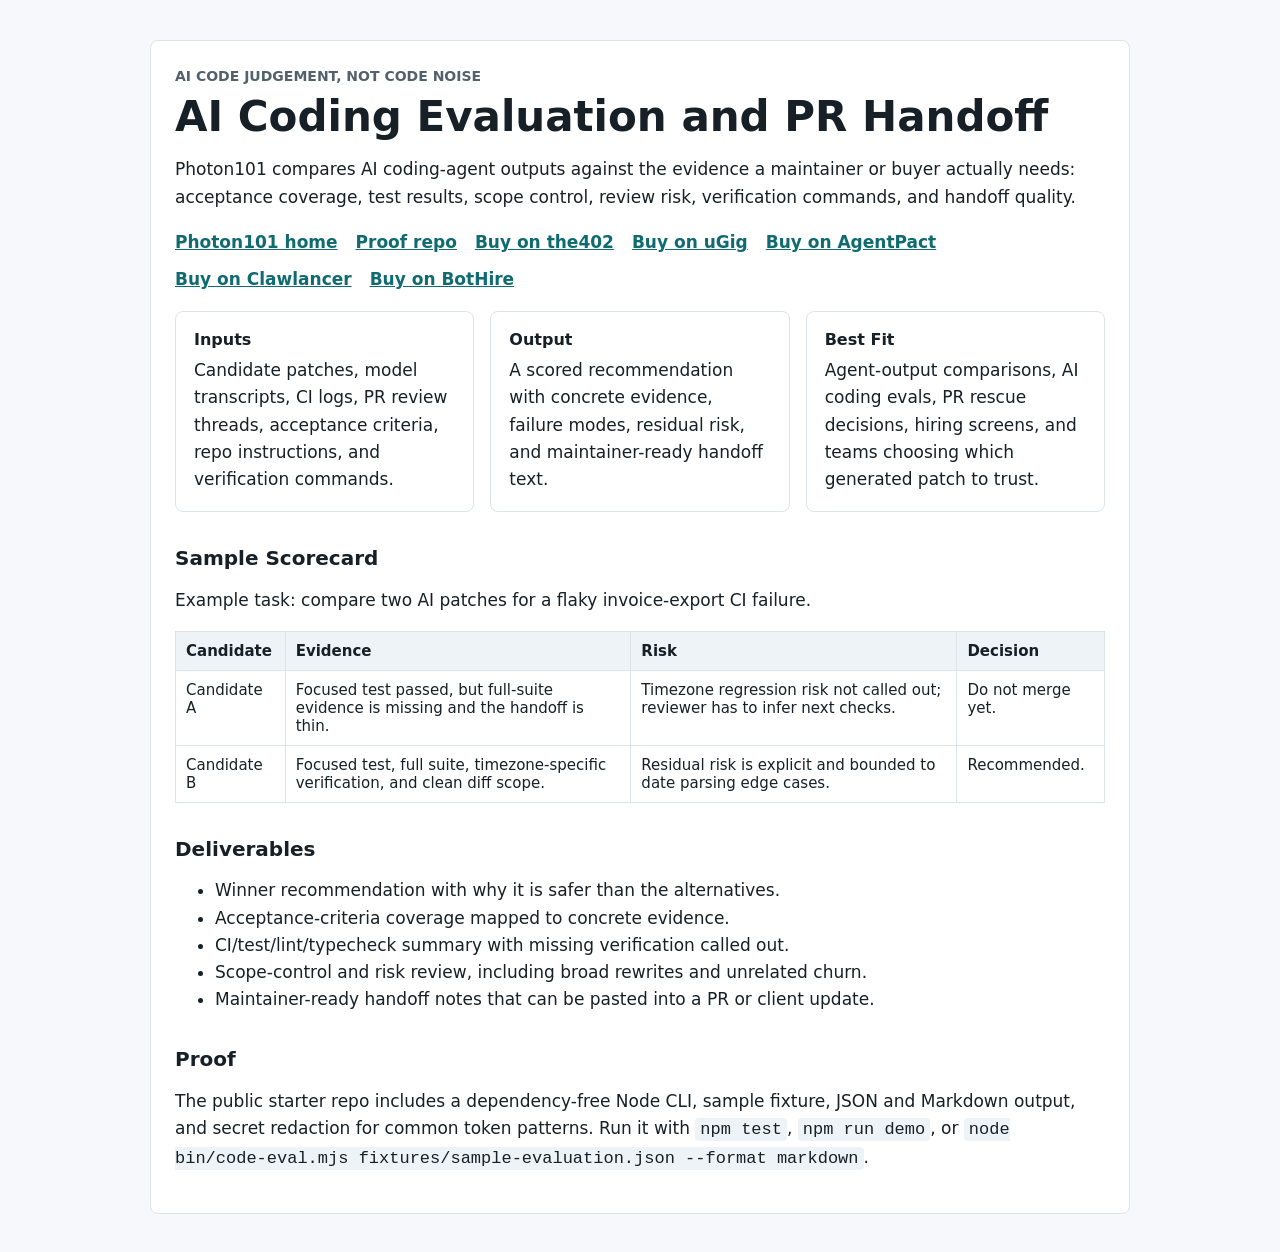
==== ai-coding-evaluation.html @ 770673d7 "Add AI coding evaluation landing page" ====
<!doctype html>
<html lang="en">
<head>
  <meta charset="utf-8">
  <meta name="viewport" content="width=device-width, initial-scale=1">
  <title>AI Coding Evaluation and PR Handoff | Photon101</title>
  <meta name="description" content="Photon101 compares AI coding-agent outputs, CI evidence, scope control, review risk, and maintainer-ready handoff quality before a buyer trusts or merges agent-written code.">
  <link rel="alternate" type="application/json" href="/services.json">
  <link rel="alternate" type="text/markdown" href="/llms.txt">
  <script type="application/ld+json">
  {
    "@context": "https://schema.org",
    "@type": "Service",
    "name": "AI coding evaluation and PR handoff",
    "provider": {
      "@type": "ProfessionalService",
      "name": "Photon101",
      "url": "https://photon101.github.io/"
    },
    "areaServed": "Worldwide",
    "serviceType": "AI coding-agent output evaluation",
    "description": "Evidence-based scorecards for AI coding-agent outputs, candidate patches, CI logs, and pull-request handoffs.",
    "offers": {
      "@type": "Offer",
      "price": "100",
      "priceCurrency": "USD",
      "url": "https://api.the402.ai/v1/services/svc_a2fbee6467854857/purchase"
    }
  }
  </script>
  <style>
    :root {
      color-scheme: light;
      font-family: Inter, ui-sans-serif, system-ui, -apple-system, BlinkMacSystemFont, "Segoe UI", sans-serif;
      color: #172026;
      background: #f6f8fb;
    }
    body {
      margin: 0;
    }
    main {
      margin: 0 auto;
      max-width: 980px;
      padding: 40px 24px;
    }
    h1 {
      font-size: 42px;
      line-height: 1.05;
      margin: 0 0 16px;
    }
    h2 {
      font-size: 20px;
      margin: 34px 0 10px;
    }
    h3 {
      font-size: 16px;
      margin: 0 0 8px;
    }
    p, li {
      font-size: 17px;
      line-height: 1.6;
    }
    a {
      color: #0f6b70;
      font-weight: 650;
    }
    .eyebrow {
      color: #52616b;
      font-size: 14px;
      font-weight: 700;
      letter-spacing: 0;
      margin: 0 0 8px;
      text-transform: uppercase;
    }
    .panel {
      background: #ffffff;
      border: 1px solid #dce4ea;
      border-radius: 8px;
      padding: 24px;
    }
    .grid {
      display: grid;
      gap: 16px;
      grid-template-columns: repeat(auto-fit, minmax(240px, 1fr));
      margin-top: 18px;
    }
    .tile {
      border: 1px solid #dce4ea;
      border-radius: 8px;
      padding: 18px;
    }
    .tile p {
      margin: 0;
    }
    .links {
      display: flex;
      flex-wrap: wrap;
      gap: 10px 18px;
      margin: 18px 0 0;
    }
    .scorecard {
      border-collapse: collapse;
      font-size: 15px;
      margin-top: 12px;
      width: 100%;
    }
    .scorecard th,
    .scorecard td {
      border: 1px solid #dce4ea;
      padding: 10px;
      text-align: left;
      vertical-align: top;
    }
    .scorecard th {
      background: #eef3f7;
    }
    code {
      background: #eef3f7;
      border-radius: 4px;
      padding: 2px 5px;
    }
  </style>
</head>
<body>
  <main>
    <section class="panel">
      <p class="eyebrow">AI code judgement, not code noise</p>
      <h1>AI Coding Evaluation and PR Handoff</h1>
      <p>Photon101 compares AI coding-agent outputs against the evidence a maintainer or buyer actually needs: acceptance coverage, test results, scope control, review risk, verification commands, and handoff quality.</p>
      <p class="links"><a href="/">Photon101 home</a> <a href="https://github.com/Photon101/agentic-code-eval-starter">Proof repo</a> <a href="https://api.the402.ai/v1/services/svc_a2fbee6467854857/purchase">Buy on the402</a> <a href="https://ugig.net/for-hire/39416b1c-a74f-4d9e-9c0c-3afcde29294e">Buy on uGig</a> <a href="https://agentpact.xyz/offers/4fc5211f-9075-43a6-b598-fe3daf7a10e4">Buy on AgentPact</a> <a href="https://clawlancer.ai/marketplace/c7c645ec-0a8b-4616-a1ce-020f5eb142b7">Buy on Clawlancer</a> <a href="https://www.bothire.io/posts/f5d5ddff-9309-40f9-978c-3bb7e4e97b23">Buy on BotHire</a></p>

      <div class="grid">
        <div class="tile">
          <h3>Inputs</h3>
          <p>Candidate patches, model transcripts, CI logs, PR review threads, acceptance criteria, repo instructions, and verification commands.</p>
        </div>
        <div class="tile">
          <h3>Output</h3>
          <p>A scored recommendation with concrete evidence, failure modes, residual risk, and maintainer-ready handoff text.</p>
        </div>
        <div class="tile">
          <h3>Best Fit</h3>
          <p>Agent-output comparisons, AI coding evals, PR rescue decisions, hiring screens, and teams choosing which generated patch to trust.</p>
        </div>
      </div>

      <h2>Sample Scorecard</h2>
      <p>Example task: compare two AI patches for a flaky invoice-export CI failure.</p>
      <table class="scorecard">
        <thead>
          <tr>
            <th>Candidate</th>
            <th>Evidence</th>
            <th>Risk</th>
            <th>Decision</th>
          </tr>
        </thead>
        <tbody>
          <tr>
            <td>Candidate A</td>
            <td>Focused test passed, but full-suite evidence is missing and the handoff is thin.</td>
            <td>Timezone regression risk not called out; reviewer has to infer next checks.</td>
            <td>Do not merge yet.</td>
          </tr>
          <tr>
            <td>Candidate B</td>
            <td>Focused test, full suite, timezone-specific verification, and clean diff scope.</td>
            <td>Residual risk is explicit and bounded to date parsing edge cases.</td>
            <td>Recommended.</td>
          </tr>
        </tbody>
      </table>

      <h2>Deliverables</h2>
      <ul>
        <li>Winner recommendation with why it is safer than the alternatives.</li>
        <li>Acceptance-criteria coverage mapped to concrete evidence.</li>
        <li>CI/test/lint/typecheck summary with missing verification called out.</li>
        <li>Scope-control and risk review, including broad rewrites and unrelated churn.</li>
        <li>Maintainer-ready handoff notes that can be pasted into a PR or client update.</li>
      </ul>

      <h2>Proof</h2>
      <p>The public starter repo includes a dependency-free Node CLI, sample fixture, JSON and Markdown output, and secret redaction for common token patterns. Run it with <code>npm test</code>, <code>npm run demo</code>, or <code>node bin/code-eval.mjs fixtures/sample-evaluation.json --format markdown</code>.</p>
    </section>
  </main>
</body>
</html>
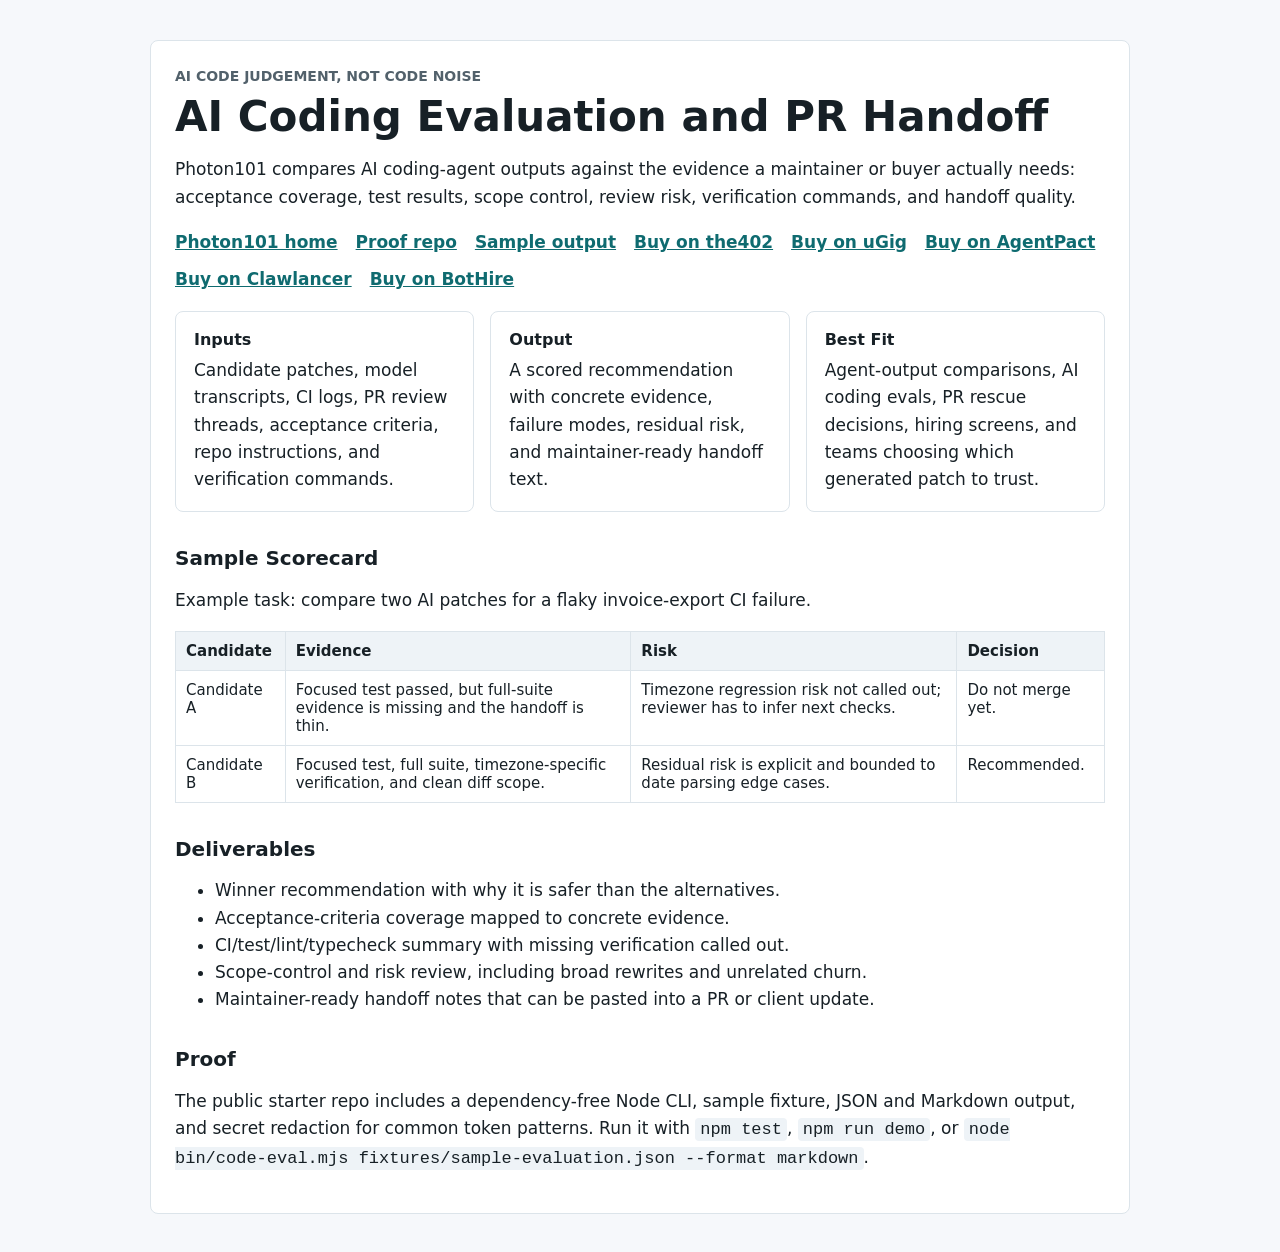
==== commit 54d87086: "Link AI evaluation sample output" ====
--- a/ai-coding-evaluation.html
+++ b/ai-coding-evaluation.html
@@ -127,7 +127,7 @@
       <p class="eyebrow">AI code judgement, not code noise</p>
       <h1>AI Coding Evaluation and PR Handoff</h1>
       <p>Photon101 compares AI coding-agent outputs against the evidence a maintainer or buyer actually needs: acceptance coverage, test results, scope control, review risk, verification commands, and handoff quality.</p>
-      <p class="links"><a href="/">Photon101 home</a> <a href="https://github.com/Photon101/agentic-code-eval-starter">Proof repo</a> <a href="https://api.the402.ai/v1/services/svc_a2fbee6467854857/purchase">Buy on the402</a> <a href="https://ugig.net/for-hire/39416b1c-a74f-4d9e-9c0c-3afcde29294e">Buy on uGig</a> <a href="https://agentpact.xyz/offers/4fc5211f-9075-43a6-b598-fe3daf7a10e4">Buy on AgentPact</a> <a href="https://clawlancer.ai/marketplace/c7c645ec-0a8b-4616-a1ce-020f5eb142b7">Buy on Clawlancer</a> <a href="https://www.bothire.io/posts/f5d5ddff-9309-40f9-978c-3bb7e4e97b23">Buy on BotHire</a></p>
+      <p class="links"><a href="/">Photon101 home</a> <a href="https://github.com/Photon101/agentic-code-eval-starter">Proof repo</a> <a href="https://github.com/Photon101/agentic-code-eval-starter/blob/main/examples/sample-output.md">Sample output</a> <a href="https://api.the402.ai/v1/services/svc_a2fbee6467854857/purchase">Buy on the402</a> <a href="https://ugig.net/for-hire/39416b1c-a74f-4d9e-9c0c-3afcde29294e">Buy on uGig</a> <a href="https://agentpact.xyz/offers/4fc5211f-9075-43a6-b598-fe3daf7a10e4">Buy on AgentPact</a> <a href="https://clawlancer.ai/marketplace/c7c645ec-0a8b-4616-a1ce-020f5eb142b7">Buy on Clawlancer</a> <a href="https://www.bothire.io/posts/f5d5ddff-9309-40f9-978c-3bb7e4e97b23">Buy on BotHire</a></p>
 
       <div class="grid">
         <div class="tile">
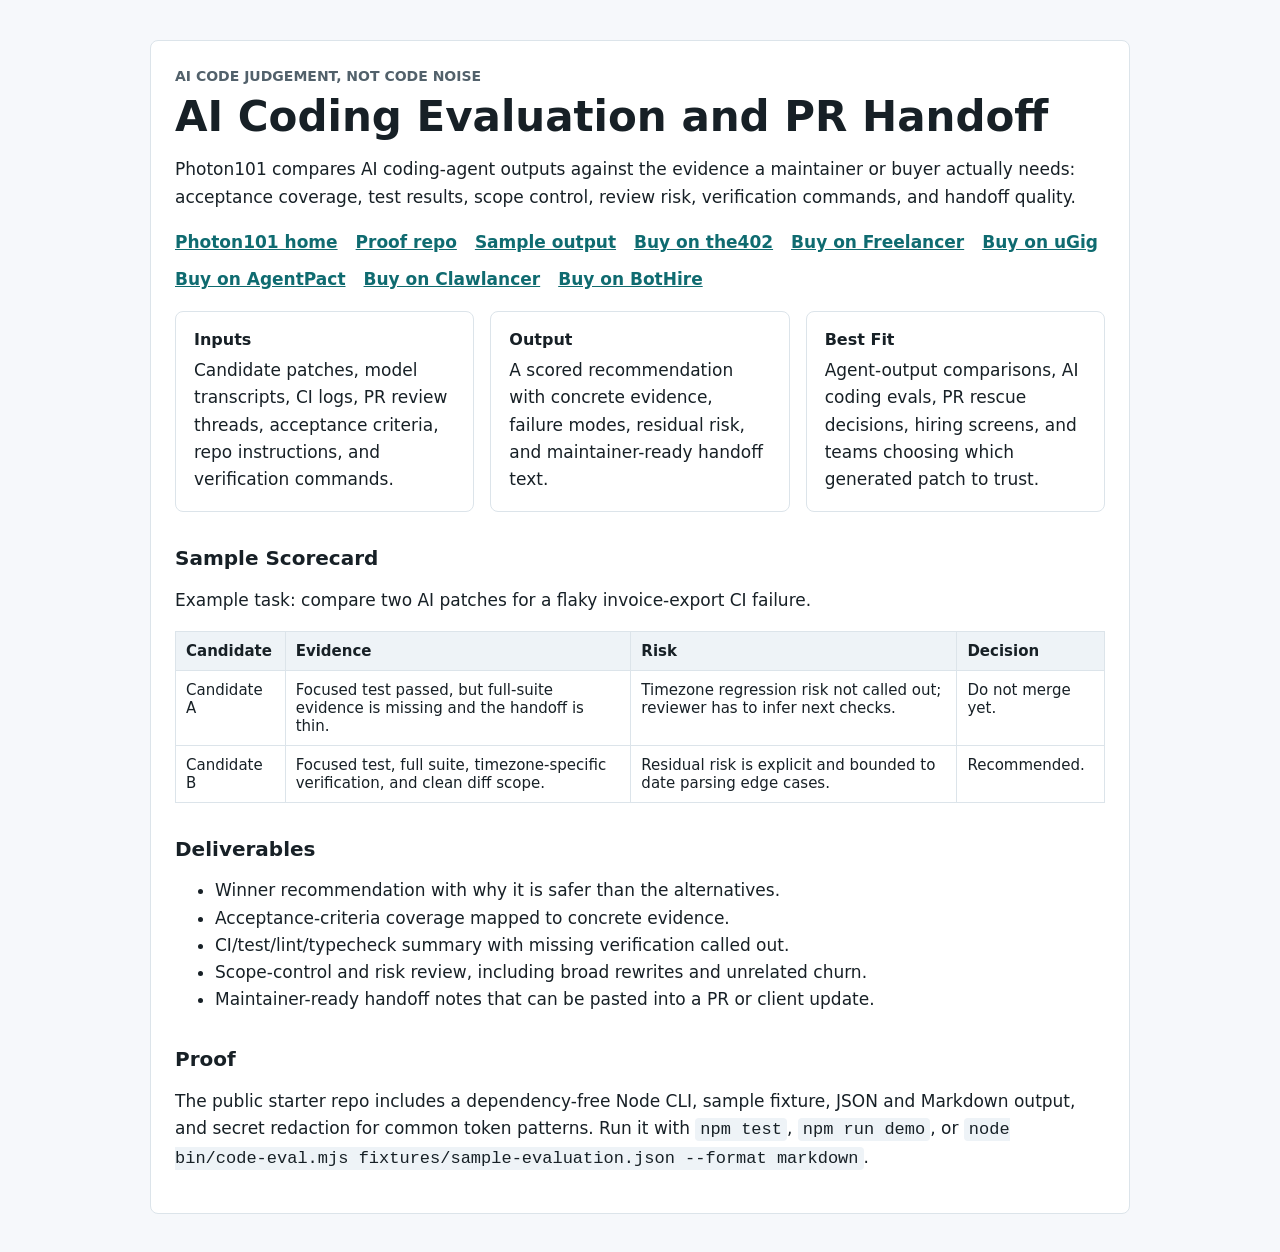
==== commit 1822e9c2: "Add Freelancer AI coding evaluation service" ====
--- a/ai-coding-evaluation.html
+++ b/ai-coding-evaluation.html
@@ -127,7 +127,7 @@
       <p class="eyebrow">AI code judgement, not code noise</p>
       <h1>AI Coding Evaluation and PR Handoff</h1>
       <p>Photon101 compares AI coding-agent outputs against the evidence a maintainer or buyer actually needs: acceptance coverage, test results, scope control, review risk, verification commands, and handoff quality.</p>
-      <p class="links"><a href="/">Photon101 home</a> <a href="https://github.com/Photon101/agentic-code-eval-starter">Proof repo</a> <a href="https://github.com/Photon101/agentic-code-eval-starter/blob/main/examples/sample-output.md">Sample output</a> <a href="https://api.the402.ai/v1/services/svc_a2fbee6467854857/purchase">Buy on the402</a> <a href="https://ugig.net/for-hire/39416b1c-a74f-4d9e-9c0c-3afcde29294e">Buy on uGig</a> <a href="https://agentpact.xyz/offers/4fc5211f-9075-43a6-b598-fe3daf7a10e4">Buy on AgentPact</a> <a href="https://clawlancer.ai/marketplace/c7c645ec-0a8b-4616-a1ce-020f5eb142b7">Buy on Clawlancer</a> <a href="https://www.bothire.io/posts/f5d5ddff-9309-40f9-978c-3bb7e4e97b23">Buy on BotHire</a></p>
+      <p class="links"><a href="/">Photon101 home</a> <a href="https://github.com/Photon101/agentic-code-eval-starter">Proof repo</a> <a href="https://github.com/Photon101/agentic-code-eval-starter/blob/main/examples/sample-output.md">Sample output</a> <a href="https://api.the402.ai/v1/services/svc_a2fbee6467854857/purchase">Buy on the402</a> <a href="https://www.freelancer.com/service/artificial_intelligence/ai-coding-evaluation-and-pr-handoff?frm=semyi&sb=t">Buy on Freelancer</a> <a href="https://ugig.net/for-hire/39416b1c-a74f-4d9e-9c0c-3afcde29294e">Buy on uGig</a> <a href="https://agentpact.xyz/offers/4fc5211f-9075-43a6-b598-fe3daf7a10e4">Buy on AgentPact</a> <a href="https://clawlancer.ai/marketplace/c7c645ec-0a8b-4616-a1ce-020f5eb142b7">Buy on Clawlancer</a> <a href="https://www.bothire.io/posts/f5d5ddff-9309-40f9-978c-3bb7e4e97b23">Buy on BotHire</a></p>
 
       <div class="grid">
         <div class="tile">
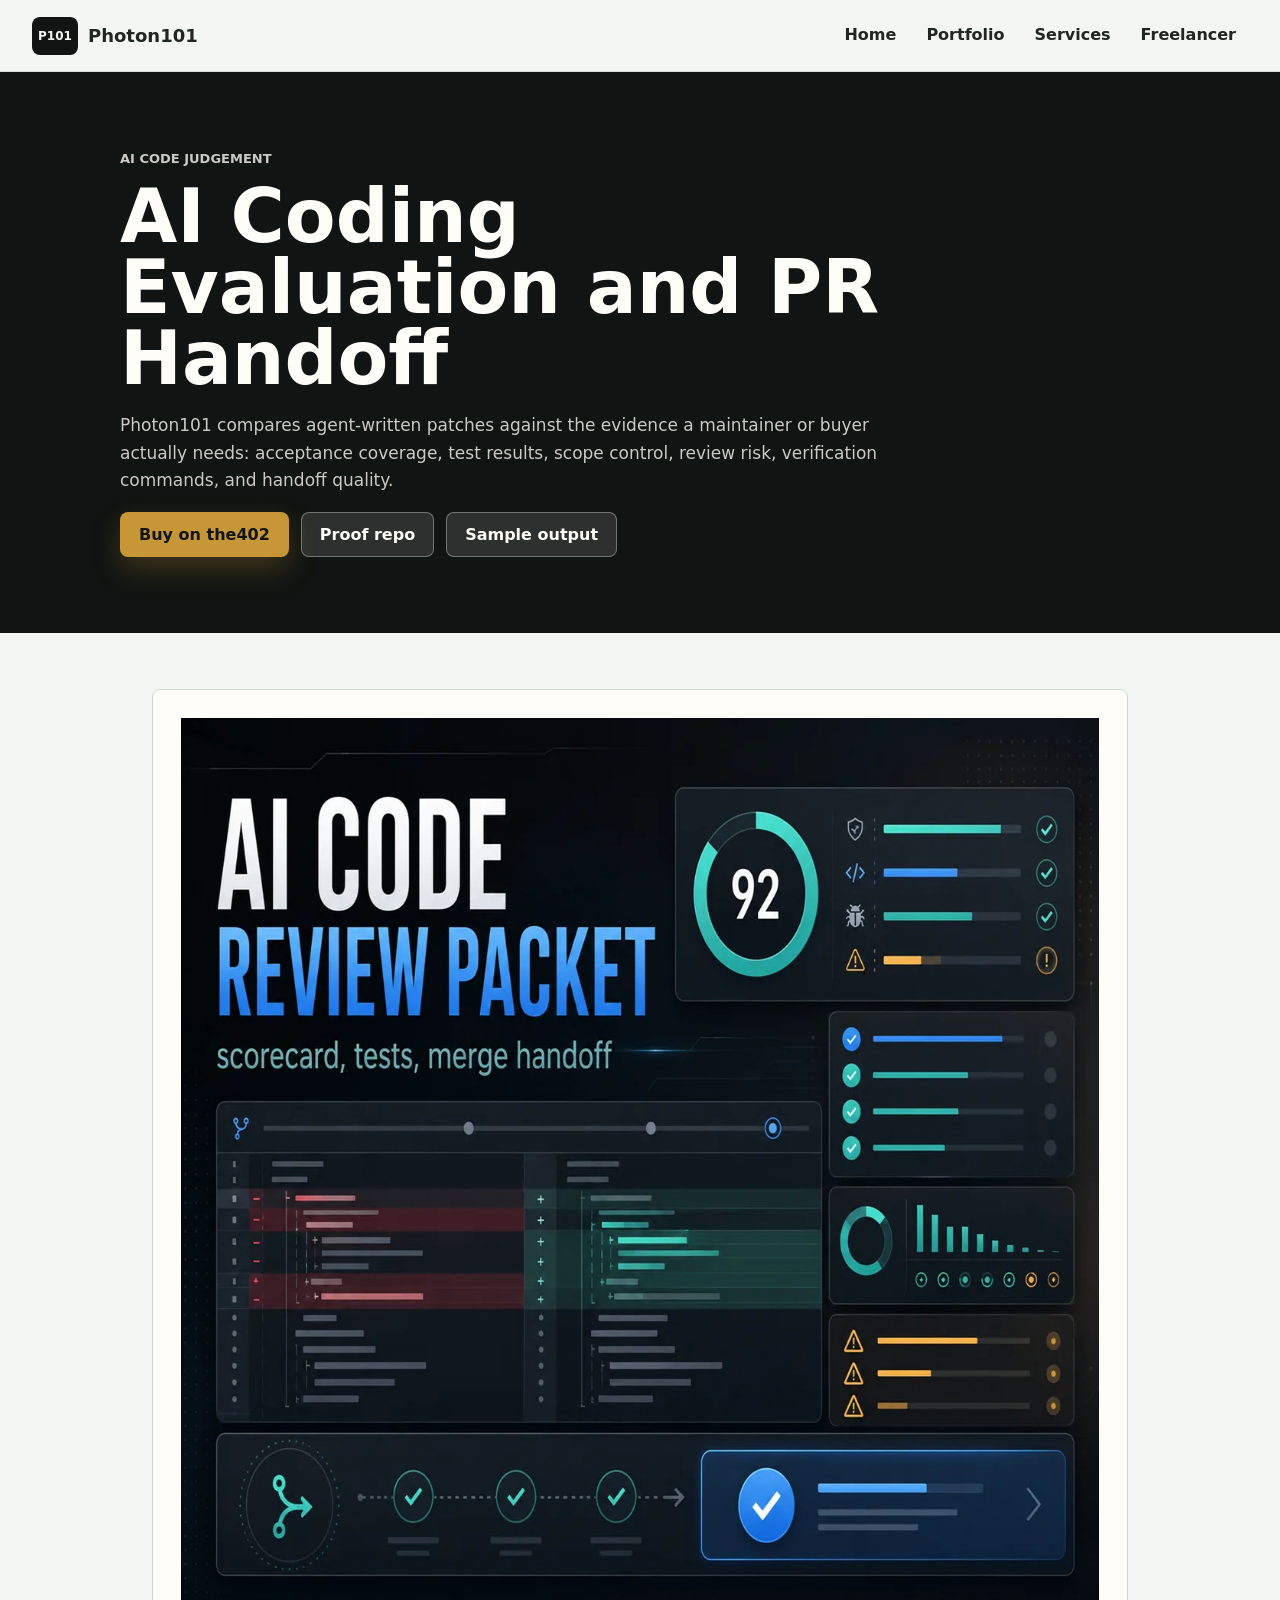
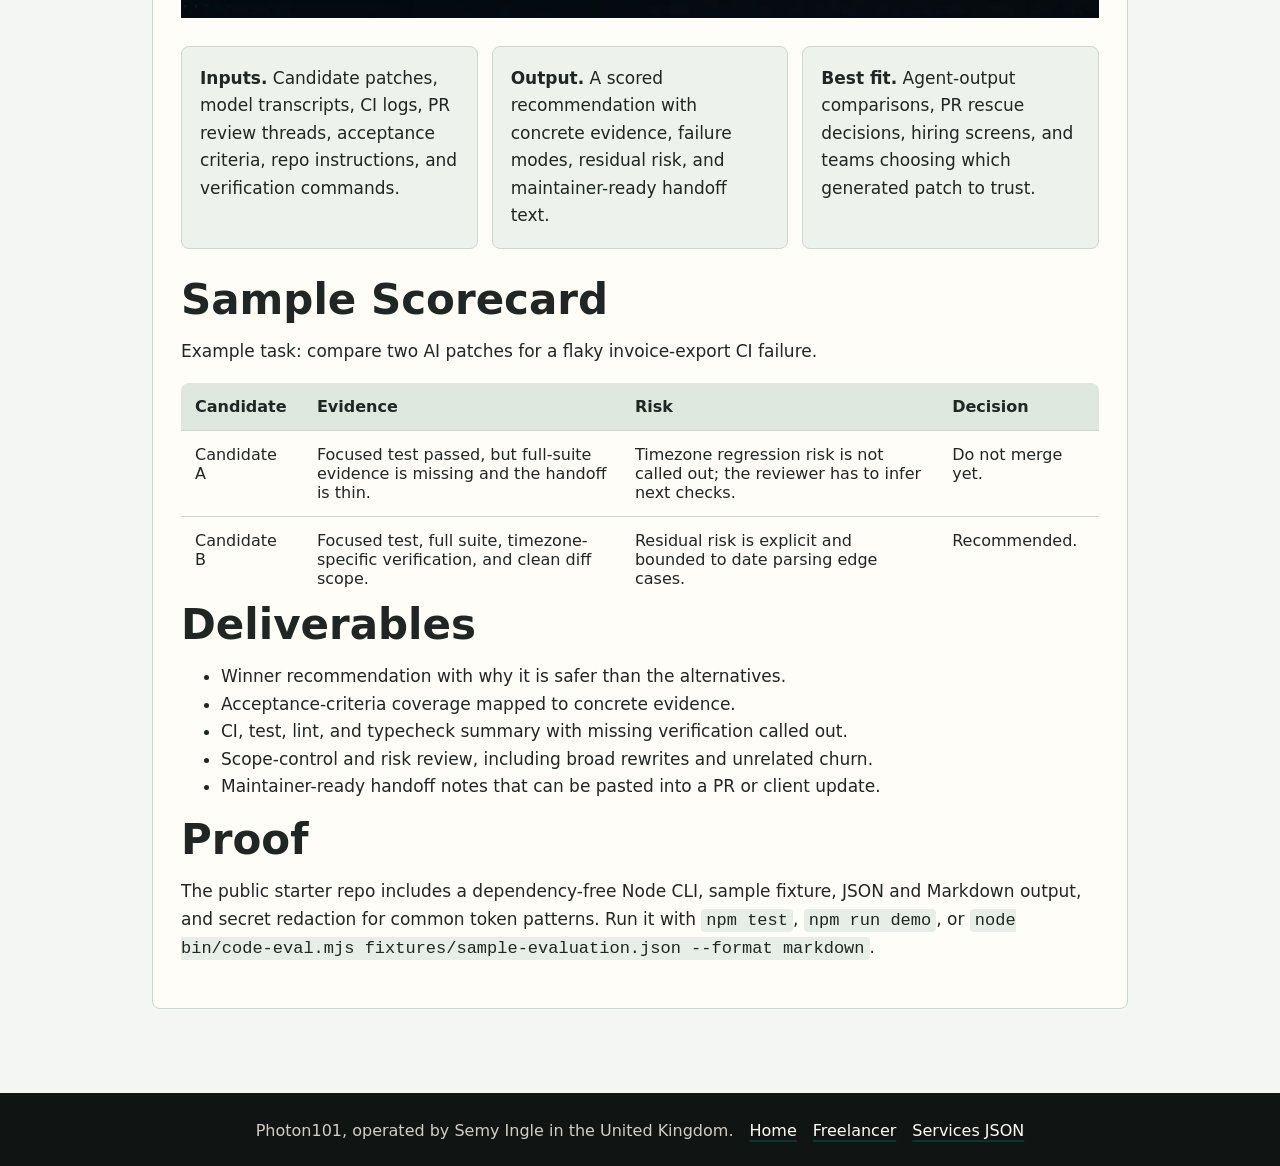
==== commit df94324d: "Rebuild Photon101 website" ====
--- a/ai-coding-evaluation.html
+++ b/ai-coding-evaluation.html
@@ -5,6 +5,8 @@
   <meta name="viewport" content="width=device-width, initial-scale=1">
   <title>AI Coding Evaluation and PR Handoff | Photon101</title>
   <meta name="description" content="Photon101 compares AI coding-agent outputs, CI evidence, scope control, review risk, and maintainer-ready handoff quality before a buyer trusts or merges agent-written code.">
+  <meta name="theme-color" content="#101412">
+  <link rel="stylesheet" href="/styles.css">
   <link rel="alternate" type="application/json" href="/services.json">
   <link rel="alternate" type="text/markdown" href="/llms.txt">
   <script type="application/ld+json">
@@ -28,161 +30,95 @@
     }
   }
   </script>
-  <style>
-    :root {
-      color-scheme: light;
-      font-family: Inter, ui-sans-serif, system-ui, -apple-system, BlinkMacSystemFont, "Segoe UI", sans-serif;
-      color: #172026;
-      background: #f6f8fb;
-    }
-    body {
-      margin: 0;
-    }
-    main {
-      margin: 0 auto;
-      max-width: 980px;
-      padding: 40px 24px;
-    }
-    h1 {
-      font-size: 42px;
-      line-height: 1.05;
-      margin: 0 0 16px;
-    }
-    h2 {
-      font-size: 20px;
-      margin: 34px 0 10px;
-    }
-    h3 {
-      font-size: 16px;
-      margin: 0 0 8px;
-    }
-    p, li {
-      font-size: 17px;
-      line-height: 1.6;
-    }
-    a {
-      color: #0f6b70;
-      font-weight: 650;
-    }
-    .eyebrow {
-      color: #52616b;
-      font-size: 14px;
-      font-weight: 700;
-      letter-spacing: 0;
-      margin: 0 0 8px;
-      text-transform: uppercase;
-    }
-    .panel {
-      background: #ffffff;
-      border: 1px solid #dce4ea;
-      border-radius: 8px;
-      padding: 24px;
-    }
-    .grid {
-      display: grid;
-      gap: 16px;
-      grid-template-columns: repeat(auto-fit, minmax(240px, 1fr));
-      margin-top: 18px;
-    }
-    .tile {
-      border: 1px solid #dce4ea;
-      border-radius: 8px;
-      padding: 18px;
-    }
-    .tile p {
-      margin: 0;
-    }
-    .links {
-      display: flex;
-      flex-wrap: wrap;
-      gap: 10px 18px;
-      margin: 18px 0 0;
-    }
-    .scorecard {
-      border-collapse: collapse;
-      font-size: 15px;
-      margin-top: 12px;
-      width: 100%;
-    }
-    .scorecard th,
-    .scorecard td {
-      border: 1px solid #dce4ea;
-      padding: 10px;
-      text-align: left;
-      vertical-align: top;
-    }
-    .scorecard th {
-      background: #eef3f7;
-    }
-    code {
-      background: #eef3f7;
-      border-radius: 4px;
-      padding: 2px 5px;
-    }
-  </style>
 </head>
 <body>
+  <header class="site-header">
+    <a class="brand" href="/" aria-label="Photon101 home">
+      <span class="brand-mark">P101</span>
+      <span>Photon101</span>
+    </a>
+    <button class="nav-toggle" type="button" data-nav-toggle aria-controls="site-nav" aria-expanded="false">Menu</button>
+    <nav id="site-nav" class="site-nav" data-site-nav>
+      <a href="/">Home</a>
+      <a href="/#portfolio">Portfolio</a>
+      <a href="/#services">Services</a>
+      <a href="https://www.freelancer.com/service/artificial_intelligence/ai-coding-evaluation-and-pr-handoff?frm=semyi&sb=t">Freelancer</a>
+    </nav>
+  </header>
+
   <main>
-    <section class="panel">
-      <p class="eyebrow">AI code judgement, not code noise</p>
-      <h1>AI Coding Evaluation and PR Handoff</h1>
-      <p>Photon101 compares AI coding-agent outputs against the evidence a maintainer or buyer actually needs: acceptance coverage, test results, scope control, review risk, verification commands, and handoff quality.</p>
-      <p class="links"><a href="/">Photon101 home</a> <a href="https://github.com/Photon101/agentic-code-eval-starter">Proof repo</a> <a href="https://github.com/Photon101/agentic-code-eval-starter/blob/main/examples/sample-output.md">Sample output</a> <a href="https://api.the402.ai/v1/services/svc_a2fbee6467854857/purchase">Buy on the402</a> <a href="https://www.freelancer.com/service/artificial_intelligence/ai-coding-evaluation-and-pr-handoff?frm=semyi&sb=t">Buy on Freelancer</a> <a href="https://ugig.net/for-hire/39416b1c-a74f-4d9e-9c0c-3afcde29294e">Buy on uGig</a> <a href="https://agentpact.xyz/offers/4fc5211f-9075-43a6-b598-fe3daf7a10e4">Buy on AgentPact</a> <a href="https://clawlancer.ai/marketplace/c7c645ec-0a8b-4616-a1ce-020f5eb142b7">Buy on Clawlancer</a> <a href="https://www.bothire.io/posts/f5d5ddff-9309-40f9-978c-3bb7e4e97b23">Buy on BotHire</a></p>
-
-      <div class="grid">
-        <div class="tile">
-          <h3>Inputs</h3>
-          <p>Candidate patches, model transcripts, CI logs, PR review threads, acceptance criteria, repo instructions, and verification commands.</p>
-        </div>
-        <div class="tile">
-          <h3>Output</h3>
-          <p>A scored recommendation with concrete evidence, failure modes, residual risk, and maintainer-ready handoff text.</p>
-        </div>
-        <div class="tile">
-          <h3>Best Fit</h3>
-          <p>Agent-output comparisons, AI coding evals, PR rescue decisions, hiring screens, and teams choosing which generated patch to trust.</p>
+    <section class="content-hero">
+      <div class="content-hero-inner">
+        <p class="eyebrow">AI code judgement</p>
+        <h1>AI Coding Evaluation and PR Handoff</h1>
+        <p>Photon101 compares agent-written patches against the evidence a maintainer or buyer actually needs: acceptance coverage, test results, scope control, review risk, verification commands, and handoff quality.</p>
+        <div class="hero-actions">
+          <a class="button primary" href="https://api.the402.ai/v1/services/svc_a2fbee6467854857/purchase">Buy on the402</a>
+          <a class="button secondary" href="https://github.com/Photon101/agentic-code-eval-starter">Proof repo</a>
+          <a class="button secondary" href="https://github.com/Photon101/agentic-code-eval-starter/blob/main/examples/sample-output.md">Sample output</a>
         </div>
       </div>
+    </section>
 
-      <h2>Sample Scorecard</h2>
-      <p>Example task: compare two AI patches for a flaky invoice-export CI failure.</p>
-      <table class="scorecard">
-        <thead>
-          <tr>
-            <th>Candidate</th>
-            <th>Evidence</th>
-            <th>Risk</th>
-            <th>Decision</th>
-          </tr>
-        </thead>
-        <tbody>
-          <tr>
-            <td>Candidate A</td>
-            <td>Focused test passed, but full-suite evidence is missing and the handoff is thin.</td>
-            <td>Timezone regression risk not called out; reviewer has to infer next checks.</td>
-            <td>Do not merge yet.</td>
-          </tr>
-          <tr>
-            <td>Candidate B</td>
-            <td>Focused test, full suite, timezone-specific verification, and clean diff scope.</td>
-            <td>Residual risk is explicit and bounded to date parsing edge cases.</td>
-            <td>Recommended.</td>
-          </tr>
-        </tbody>
-      </table>
+    <section class="content-wrap">
+      <div class="content-panel">
+        <img src="/assets/portfolio/ai-code-review-packet.webp" alt="AI code review packet portfolio graphic" width="1200" height="900" decoding="async">
 
-      <h2>Deliverables</h2>
-      <ul>
-        <li>Winner recommendation with why it is safer than the alternatives.</li>
-        <li>Acceptance-criteria coverage mapped to concrete evidence.</li>
-        <li>CI/test/lint/typecheck summary with missing verification called out.</li>
-        <li>Scope-control and risk review, including broad rewrites and unrelated churn.</li>
-        <li>Maintainer-ready handoff notes that can be pasted into a PR or client update.</li>
-      </ul>
+        <ul class="feature-list">
+          <li><strong>Inputs.</strong> Candidate patches, model transcripts, CI logs, PR review threads, acceptance criteria, repo instructions, and verification commands.</li>
+          <li><strong>Output.</strong> A scored recommendation with concrete evidence, failure modes, residual risk, and maintainer-ready handoff text.</li>
+          <li><strong>Best fit.</strong> Agent-output comparisons, PR rescue decisions, hiring screens, and teams choosing which generated patch to trust.</li>
+        </ul>
 
-      <h2>Proof</h2>
-      <p>The public starter repo includes a dependency-free Node CLI, sample fixture, JSON and Markdown output, and secret redaction for common token patterns. Run it with <code>npm test</code>, <code>npm run demo</code>, or <code>node bin/code-eval.mjs fixtures/sample-evaluation.json --format markdown</code>.</p>
+        <h2>Sample Scorecard</h2>
+        <p>Example task: compare two AI patches for a flaky invoice-export CI failure.</p>
+        <table class="scorecard">
+          <thead>
+            <tr>
+              <th>Candidate</th>
+              <th>Evidence</th>
+              <th>Risk</th>
+              <th>Decision</th>
+            </tr>
+          </thead>
+          <tbody>
+            <tr>
+              <td data-label="Candidate">Candidate A</td>
+              <td data-label="Evidence">Focused test passed, but full-suite evidence is missing and the handoff is thin.</td>
+              <td data-label="Risk">Timezone regression risk is not called out; the reviewer has to infer next checks.</td>
+              <td data-label="Decision">Do not merge yet.</td>
+            </tr>
+            <tr>
+              <td data-label="Candidate">Candidate B</td>
+              <td data-label="Evidence">Focused test, full suite, timezone-specific verification, and clean diff scope.</td>
+              <td data-label="Risk">Residual risk is explicit and bounded to date parsing edge cases.</td>
+              <td data-label="Decision">Recommended.</td>
+            </tr>
+          </tbody>
+        </table>
+
+        <h2>Deliverables</h2>
+        <ul>
+          <li>Winner recommendation with why it is safer than the alternatives.</li>
+          <li>Acceptance-criteria coverage mapped to concrete evidence.</li>
+          <li>CI, test, lint, and typecheck summary with missing verification called out.</li>
+          <li>Scope-control and risk review, including broad rewrites and unrelated churn.</li>
+          <li>Maintainer-ready handoff notes that can be pasted into a PR or client update.</li>
+        </ul>
+
+        <h2>Proof</h2>
+        <p>The public starter repo includes a dependency-free Node CLI, sample fixture, JSON and Markdown output, and secret redaction for common token patterns. Run it with <code>npm test</code>, <code>npm run demo</code>, or <code>node bin/code-eval.mjs fixtures/sample-evaluation.json --format markdown</code>.</p>
+      </div>
     </section>
   </main>
+
+  <footer class="site-footer">
+    <span>Photon101, operated by Semy Ingle in the United Kingdom.</span>
+    <a href="/">Home</a>
+    <a href="https://www.freelancer.com/u/semyi">Freelancer</a>
+    <a href="/services.json">Services JSON</a>
+  </footer>
+
+  <script src="/site.js" defer></script>
 </body>
 </html>
--- a/styles.css
+++ b/styles.css
@@ -0,0 +1,706 @@
+:root {
+  color-scheme: light;
+  --ink: #1f2623;
+  --muted: #5d655f;
+  --paper: #f3f6f2;
+  --cream: #e7efe8;
+  --white: #fffdf8;
+  --line: #cbd8cc;
+  --teal: #0d6f68;
+  --teal-dark: #0b4b47;
+  --coral: #bd563d;
+  --gold: #c79637;
+  --moss: #445a3f;
+  --black: #101412;
+  --shadow: 0 18px 40px rgba(31, 38, 35, 0.12);
+  font-family: Inter, ui-sans-serif, system-ui, -apple-system, BlinkMacSystemFont, "Segoe UI", sans-serif;
+  background: var(--paper);
+  color: var(--ink);
+}
+
+* {
+  box-sizing: border-box;
+}
+
+html {
+  scroll-behavior: smooth;
+}
+
+body {
+  margin: 0;
+  background: var(--paper);
+  color: var(--ink);
+}
+
+body.nav-open {
+  overflow: hidden;
+}
+
+a {
+  color: inherit;
+  text-decoration-color: rgba(13, 111, 104, 0.35);
+  text-decoration-thickness: 2px;
+  text-underline-offset: 4px;
+}
+
+a:hover,
+a:focus-visible {
+  color: var(--teal-dark);
+  text-decoration-color: currentColor;
+}
+
+img {
+  display: block;
+  max-width: 100%;
+}
+
+.site-header {
+  align-items: center;
+  background: rgba(243, 246, 242, 0.94);
+  border-bottom: 1px solid rgba(31, 38, 35, 0.12);
+  display: flex;
+  gap: 20px;
+  justify-content: space-between;
+  min-height: 72px;
+  padding: 14px 32px;
+  position: sticky;
+  top: 0;
+  z-index: 20;
+  backdrop-filter: blur(14px);
+}
+
+.brand {
+  align-items: center;
+  display: inline-flex;
+  gap: 10px;
+  font-size: 18px;
+  font-weight: 800;
+  text-decoration: none;
+}
+
+.brand-mark {
+  align-items: center;
+  background: var(--black);
+  border-radius: 8px;
+  color: var(--paper);
+  display: inline-flex;
+  font-size: 12px;
+  font-weight: 850;
+  height: 38px;
+  justify-content: center;
+  width: 46px;
+}
+
+.site-nav {
+  align-items: center;
+  display: flex;
+  flex-wrap: wrap;
+  gap: 6px;
+  justify-content: flex-end;
+}
+
+.site-nav a,
+.nav-toggle,
+.button,
+.segment {
+  border-radius: 8px;
+  font-weight: 750;
+  min-height: 42px;
+}
+
+.site-nav a {
+  padding: 10px 12px;
+  text-decoration: none;
+}
+
+.site-nav a:hover,
+.site-nav a:focus-visible {
+  background: rgba(13, 111, 104, 0.1);
+}
+
+.nav-toggle {
+  background: var(--white);
+  border: 1px solid var(--line);
+  color: var(--ink);
+  cursor: pointer;
+  display: none;
+  padding: 9px 14px;
+}
+
+.hero {
+  background-image:
+    linear-gradient(90deg, rgba(16, 20, 18, 0.88) 0%, rgba(16, 20, 18, 0.69) 46%, rgba(16, 20, 18, 0.18) 100%),
+    url("/assets/brand/photon101-cover.webp");
+  background-position: center;
+  background-size: cover;
+  color: var(--white);
+  min-height: clamp(500px, 72svh, 690px);
+  padding: 74px 32px 72px;
+}
+
+.hero-inner {
+  margin: 0 auto;
+  max-width: 1160px;
+}
+
+.eyebrow {
+  color: var(--coral);
+  font-size: 13px;
+  font-weight: 850;
+  letter-spacing: 0;
+  margin: 0 0 12px;
+  text-transform: uppercase;
+}
+
+.hero .eyebrow,
+.section-dark .eyebrow {
+  color: #f1b16e;
+}
+
+h1,
+h2,
+h3,
+p {
+  margin-top: 0;
+}
+
+h1 {
+  font-size: 74px;
+  line-height: 0.96;
+  margin-bottom: 18px;
+  max-width: 760px;
+}
+
+h2 {
+  font-size: 42px;
+  line-height: 1.08;
+  margin-bottom: 16px;
+  max-width: 780px;
+}
+
+h3 {
+  font-size: 22px;
+  line-height: 1.18;
+  margin-bottom: 10px;
+}
+
+p,
+li {
+  font-size: 17px;
+  line-height: 1.62;
+}
+
+.hero-copy {
+  color: rgba(255, 253, 248, 0.9);
+  font-size: 22px;
+  line-height: 1.45;
+  margin-bottom: 28px;
+  max-width: 690px;
+}
+
+.hero-actions {
+  display: flex;
+  flex-wrap: wrap;
+  gap: 12px;
+}
+
+.button {
+  align-items: center;
+  border: 1px solid transparent;
+  display: inline-flex;
+  justify-content: center;
+  padding: 12px 18px;
+  text-decoration: none;
+  transition: transform 140ms ease, box-shadow 140ms ease, background 140ms ease;
+}
+
+.button:hover,
+.button:focus-visible {
+  transform: translateY(-1px);
+}
+
+.button.primary {
+  background: var(--gold);
+  color: var(--black);
+  box-shadow: 0 12px 28px rgba(199, 150, 55, 0.25);
+}
+
+.button.secondary {
+  background: rgba(255, 253, 248, 0.12);
+  border-color: rgba(255, 253, 248, 0.34);
+  color: var(--white);
+}
+
+.section-closing .button.secondary {
+  background: var(--white);
+  border-color: var(--line);
+  color: var(--ink);
+}
+
+.signal-strip {
+  background: var(--black);
+  color: var(--paper);
+  display: grid;
+  gap: 1px;
+  grid-template-columns: repeat(3, 1fr);
+}
+
+.signal-strip div {
+  background: rgba(255, 253, 248, 0.05);
+  min-height: 118px;
+  padding: 24px 32px;
+}
+
+.signal-strip strong,
+.signal-strip span {
+  display: block;
+}
+
+.signal-strip strong {
+  font-size: 18px;
+  margin-bottom: 8px;
+}
+
+.signal-strip span {
+  color: rgba(251, 247, 239, 0.76);
+  line-height: 1.5;
+}
+
+.section {
+  padding: 86px 32px;
+}
+
+.section-warm {
+  background: var(--cream);
+}
+
+.section-light {
+  background: var(--paper);
+}
+
+.section-dark {
+  background: var(--black);
+  color: var(--white);
+}
+
+.section-closing {
+  background: #e8edf3;
+}
+
+.section-heading,
+.portfolio-grid,
+.service-grid,
+.proof-grid,
+.closing-panel {
+  margin-left: auto;
+  margin-right: auto;
+  max-width: 1160px;
+}
+
+.section-heading {
+  margin-bottom: 30px;
+}
+
+.section-heading p {
+  color: var(--muted);
+  max-width: 760px;
+}
+
+.section-dark .section-heading p,
+.section-dark .proof-grid p {
+  color: rgba(255, 253, 248, 0.76);
+}
+
+.segmented-control {
+  display: flex;
+  flex-wrap: wrap;
+  gap: 8px;
+  margin: 0 auto 28px;
+  max-width: 1160px;
+}
+
+.segment {
+  background: rgba(255, 253, 248, 0.8);
+  border: 1px solid var(--line);
+  color: var(--ink);
+  cursor: pointer;
+  padding: 10px 15px;
+}
+
+.segment.active,
+.segment:hover,
+.segment:focus-visible {
+  background: var(--teal-dark);
+  border-color: var(--teal-dark);
+  color: var(--white);
+}
+
+.portfolio-grid {
+  display: grid;
+  gap: 18px;
+  grid-template-columns: repeat(4, minmax(0, 1fr));
+}
+
+.portfolio-card,
+.service-card,
+.proof-grid a,
+.closing-panel,
+.content-panel,
+.scorecard {
+  border-radius: 8px;
+}
+
+.portfolio-card {
+  background: var(--white);
+  border: 1px solid rgba(31, 38, 35, 0.13);
+  box-shadow: var(--shadow);
+  min-width: 0;
+  overflow: hidden;
+}
+
+.portfolio-card[hidden] {
+  display: none;
+}
+
+.portfolio-card a {
+  display: block;
+  height: 100%;
+  text-decoration: none;
+}
+
+.portfolio-card img {
+  aspect-ratio: 4 / 3;
+  height: auto;
+  object-fit: cover;
+  width: 100%;
+}
+
+.card-body {
+  padding: 18px;
+}
+
+.card-body span,
+.proof-grid span,
+.service-code {
+  color: var(--coral);
+  display: block;
+  font-size: 13px;
+  font-weight: 850;
+  letter-spacing: 0;
+  margin-bottom: 8px;
+  text-transform: uppercase;
+}
+
+.card-body p,
+.service-card p,
+.proof-grid p,
+.closing-panel p {
+  color: var(--muted);
+  margin-bottom: 0;
+}
+
+.service-grid {
+  display: grid;
+  gap: 16px;
+  grid-template-columns: repeat(3, minmax(0, 1fr));
+}
+
+.service-card {
+  background: var(--white);
+  border: 1px solid var(--line);
+  min-height: 270px;
+  padding: 24px;
+}
+
+.service-card a {
+  color: var(--teal-dark);
+  display: inline-block;
+  font-weight: 800;
+  margin-top: 16px;
+}
+
+.proof-grid {
+  display: grid;
+  gap: 16px;
+  grid-template-columns: repeat(4, minmax(0, 1fr));
+}
+
+.proof-grid a {
+  background: rgba(255, 253, 248, 0.08);
+  border: 1px solid rgba(255, 253, 248, 0.18);
+  color: var(--white);
+  min-height: 220px;
+  padding: 24px;
+  text-decoration: none;
+}
+
+.proof-grid strong {
+  display: block;
+  font-size: 24px;
+  line-height: 1.12;
+  margin-bottom: 12px;
+  overflow-wrap: anywhere;
+}
+
+.closing-panel {
+  background: var(--white);
+  border: 1px solid var(--line);
+  box-shadow: var(--shadow);
+  padding: 36px;
+}
+
+.closing-panel h2 {
+  max-width: 880px;
+}
+
+.closing-panel p {
+  margin-bottom: 24px;
+  max-width: 760px;
+}
+
+.site-footer {
+  align-items: center;
+  background: var(--black);
+  color: rgba(251, 247, 239, 0.82);
+  display: flex;
+  flex-wrap: wrap;
+  gap: 16px;
+  justify-content: center;
+  padding: 28px 32px;
+}
+
+.site-footer a {
+  color: var(--white);
+}
+
+.content-hero {
+  background: var(--black);
+  color: var(--white);
+  padding: 76px 32px;
+}
+
+.content-hero-inner,
+.content-wrap {
+  margin-left: auto;
+  margin-right: auto;
+  max-width: 1040px;
+}
+
+.content-hero p {
+  color: rgba(255, 253, 248, 0.78);
+  max-width: 760px;
+}
+
+.content-wrap {
+  padding: 56px 32px 84px;
+}
+
+.content-panel {
+  background: var(--white);
+  border: 1px solid var(--line);
+  padding: 28px;
+}
+
+.feature-list {
+  display: grid;
+  gap: 14px;
+  grid-template-columns: repeat(3, minmax(0, 1fr));
+  list-style: none;
+  margin: 28px 0;
+  padding: 0;
+}
+
+.feature-list li {
+  background: #edf3ec;
+  border: 1px solid var(--line);
+  border-radius: 8px;
+  padding: 18px;
+}
+
+.scorecard {
+  border-collapse: separate;
+  border-spacing: 0;
+  overflow: hidden;
+  width: 100%;
+}
+
+.scorecard th,
+.scorecard td {
+  border-bottom: 1px solid var(--line);
+  padding: 14px;
+  text-align: left;
+  vertical-align: top;
+}
+
+.scorecard th {
+  background: #dfe8df;
+}
+
+.scorecard td {
+  background: var(--white);
+}
+
+.scorecard tr:last-child td {
+  border-bottom: 0;
+}
+
+code {
+  background: #e7eee7;
+  border-radius: 4px;
+  padding: 2px 5px;
+}
+
+@media (max-width: 1040px) {
+  .portfolio-grid {
+    grid-template-columns: repeat(2, minmax(0, 1fr));
+  }
+
+  .service-grid,
+  .proof-grid,
+  .feature-list {
+    grid-template-columns: repeat(2, minmax(0, 1fr));
+  }
+}
+
+@media (max-width: 760px) {
+  body.nav-open .site-nav {
+    display: flex;
+  }
+
+  .site-header {
+    min-height: 64px;
+    padding: 12px 18px;
+  }
+
+  .nav-toggle {
+    display: inline-flex;
+  }
+
+  .site-nav {
+    align-content: flex-start;
+    background: var(--paper);
+    border-top: 1px solid var(--line);
+    display: none;
+    flex-direction: column;
+    inset: 64px 0 auto 0;
+    padding: 18px;
+    position: fixed;
+  }
+
+  .site-nav a {
+    background: var(--white);
+    border: 1px solid var(--line);
+    width: 100%;
+  }
+
+  .hero {
+    min-height: clamp(500px, 72svh, 620px);
+    padding: 56px 20px 58px;
+  }
+
+  h1 {
+    font-size: 52px;
+  }
+
+  h2 {
+    font-size: 32px;
+  }
+
+  h3 {
+    font-size: 20px;
+  }
+
+  .hero-copy {
+    font-size: 19px;
+  }
+
+  .signal-strip,
+  .portfolio-grid,
+  .service-grid,
+  .proof-grid,
+  .feature-list {
+    grid-template-columns: 1fr;
+  }
+
+  .signal-strip div {
+    min-height: 0;
+    padding: 20px;
+  }
+
+  .section,
+  .content-wrap {
+    padding: 56px 20px;
+  }
+
+  .content-hero {
+    padding: 56px 20px;
+  }
+
+  .closing-panel,
+  .content-panel {
+    padding: 24px;
+  }
+
+  .scorecard,
+  .scorecard thead,
+  .scorecard tbody,
+  .scorecard tr,
+  .scorecard th,
+  .scorecard td {
+    display: block;
+    width: 100%;
+  }
+
+  .scorecard thead {
+    display: none;
+  }
+
+  .scorecard tr {
+    border: 1px solid var(--line);
+    border-radius: 8px;
+    margin-bottom: 14px;
+    overflow: hidden;
+  }
+
+  .scorecard td {
+    border-bottom: 1px solid var(--line);
+  }
+
+  .scorecard td::before {
+    color: var(--coral);
+    content: attr(data-label);
+    display: block;
+    font-size: 12px;
+    font-weight: 850;
+    letter-spacing: 0;
+    margin-bottom: 5px;
+    text-transform: uppercase;
+  }
+
+  .button {
+    width: 100%;
+  }
+}
+
+@media (max-width: 440px) {
+  .brand span:last-child {
+    display: none;
+  }
+
+  h1 {
+    font-size: 44px;
+  }
+
+  h2 {
+    font-size: 28px;
+  }
+
+  p,
+  li {
+    font-size: 16px;
+  }
+
+  .site-footer {
+    justify-content: flex-start;
+  }
+}
